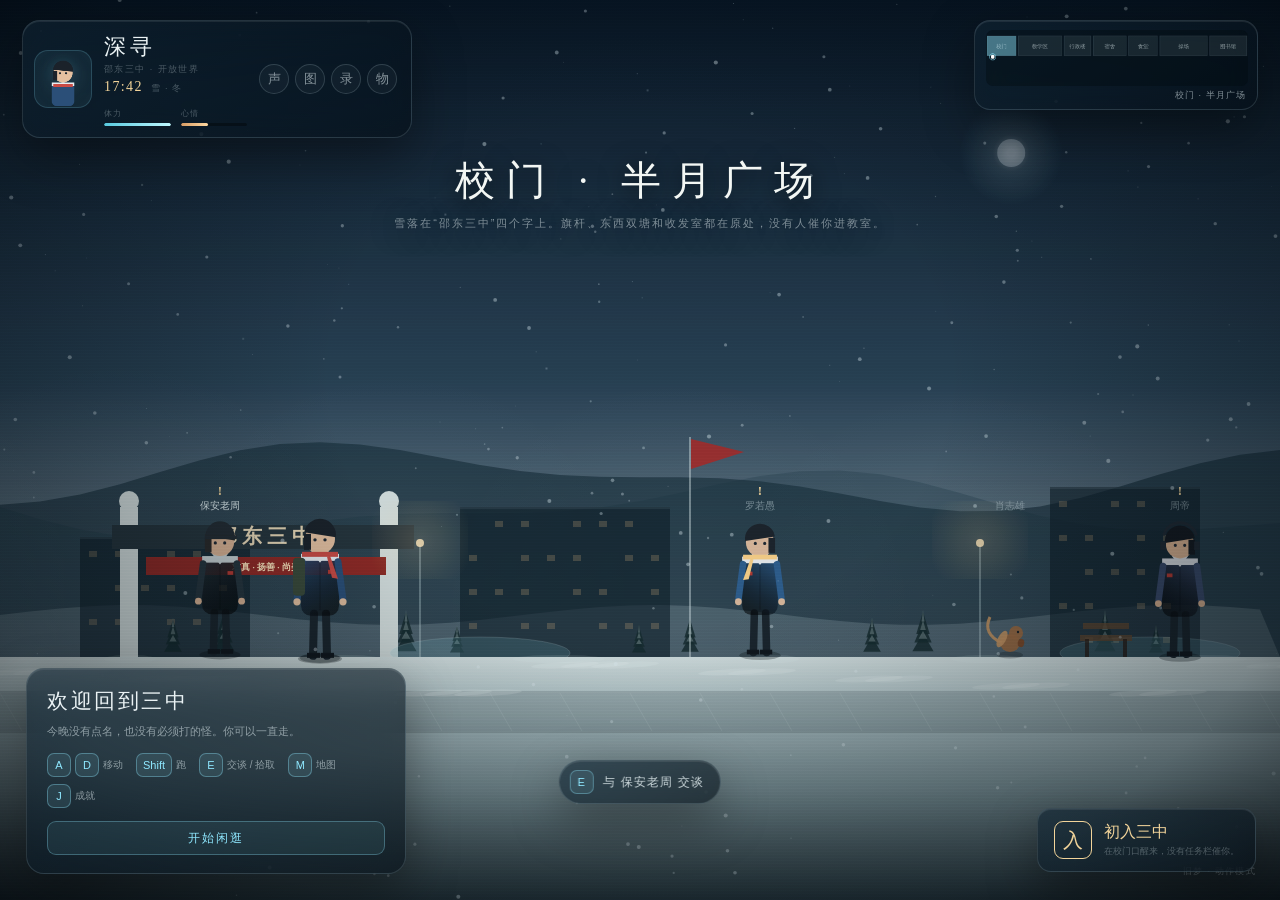
==== sandbox.html @ 15cb9c70 "feat: 《三中风云》完整项目导入 - 三章 3D 低多边形动作流程、成长/武学/装备与 v2 存档 - 校园异化层：净化战斗、理智、伙伴、伪装、算力之眼、谣言与日历 - 27 班行为树与专属事件、" ====
<!doctype html>
<html lang="zh-CN">
<head>
<meta charset="utf-8">
<meta name="viewport" content="width=device-width, initial-scale=1, maximum-scale=1, user-scalable=no">
<title>邵东三中 · 开放世界｜三中风云</title>
<link rel="icon" href="favicon.svg">
<link rel="stylesheet" href="css/sandbox.css">
</head>
<body>
<div id="app">
  <canvas id="world" aria-label="邵东三中开放世界"></canvas>
  <div class="vignette"></div>
  <div class="grain"></div>

  <header id="hud" class="glass">
    <canvas id="avatar" width="128" height="128"></canvas>
    <div class="hud-main">
      <div class="hud-title"><b>深寻</b><span>邵东三中 · 开放世界</span></div>
      <div class="hud-clock"><span id="clockText">17:42</span><i>雪 · 冬</i></div>
      <div class="bars">
        <div class="bar"><label>体力</label><div class="track"><i id="staminaBar"></i></div></div>
        <div class="bar mood"><label>心情</label><div class="track"><i id="moodBar"></i></div></div>
      </div>
    </div>
    <div class="hud-actions">
      <button id="btnAudio" class="round" title="声音">声</button>
      <button id="btnMap" class="round" title="地图 M">图</button>
      <button id="btnAch" class="round" title="成就 J">录</button>
      <button id="btnRelic" class="round" title="神物 K">物</button>
    </div>
  </header>

  <aside id="minimapWrap" class="glass">
    <canvas id="minimap" width="440" height="96"></canvas>
    <div id="zoneNow">校门 · 半月广场</div>
  </aside>

  <div id="zoneBanner"><span id="zoneBannerName"></span><em id="zoneBannerDesc"></em></div>
  <div id="prompt" class="glass hidden"><kbd>E</kbd><span id="promptText">交谈</span></div>
  <div id="toast"></div>
  <div id="achToast" class="glass hidden"><i id="achSeal">行</i><div><b id="achName"></b><span id="achDesc"></span></div></div>

  <div id="dialogue" class="glass hidden" role="dialog" aria-live="polite">
    <canvas id="portrait" width="220" height="220"></canvas>
    <div class="dlg-body">
      <div class="dlg-head"><b id="dlgName"></b><span id="dlgRole"></span></div>
      <p id="dlgText"></p>
      <div id="dlgChoices" class="dlg-choices"></div>
    </div>
    <button id="dlgClose" class="dlg-close" aria-label="关闭">×</button>
  </div>

  <div id="welcome" class="glass">
    <b>欢迎回到三中</b>
    <p>今晚没有点名，也没有必须打的怪。你可以一直走。</p>
    <div class="keys"><span><kbd>A</kbd><kbd>D</kbd> 移动</span><span><kbd>Shift</kbd> 跑</span><span><kbd>E</kbd> 交谈 / 拾取</span><span><kbd>M</kbd> 地图</span><span><kbd>J</kbd> 成就</span></div>
    <button id="welcomeClose">开始闲逛</button>
  </div>

  <div id="riddle" class="glass hidden" role="dialog">
    <p class="eyebrow">隐藏 · 神物</p>
    <h2 id="riddleTitle">时之沙漏</h2>
    <p id="riddleText"></p>
    <label class="riddle-input"><input id="riddleInput" type="text" autocomplete="off" placeholder="写下答案"><button id="riddleSubmit">解开</button></label>
    <p id="riddleHint" class="riddle-hint"></p>
    <button id="riddleClose" class="link-btn">先不碰它</button>
  </div>

  <div id="panel" class="glass hidden">
    <div class="panel-head"><div><p class="eyebrow" id="panelEyebrow">三中</p><h2 id="panelTitle">地图</h2></div><button id="panelClose" class="dlg-close">×</button></div>
    <div id="panelBody"></div>
  </div>

  <div id="touch" class="hidden">
    <div class="touch-move"><button data-move="left">◀</button><button data-move="right">▶</button></div>
    <div class="touch-act"><button data-act="jump">跳</button><button data-act="interact">触</button></div>
  </div>

  <a id="storyLink" href="index.html?story=1">旧梦 · 动作模式</a>
</div>
<script src="js/sandbox-data.js"></script>
<script src="js/sandbox.js"></script>
</body>
</html>
---- css/sandbox.css ----
:root {
  --ink: #eaf2f4;
  --muted: rgba(226, 238, 242, .55);
  --faint: rgba(226, 238, 242, .3);
  --cyan: #8fe8ff;
  --gold: #f2d49a;
  --snow: #dff2f7;
  --glass: rgba(9, 20, 30, .55);
  --glass-strong: rgba(8, 17, 26, .78);
  --line: rgba(210, 238, 248, .14);
  --serif: "Songti SC", "STSong", "SimSun", "Noto Serif SC", serif;
  --sans: "PingFang SC", "Microsoft YaHei", "Noto Sans SC", sans-serif;
}
* { box-sizing: border-box; }
html, body { margin: 0; height: 100%; overflow: hidden; background: #050b11; color: var(--ink); font-family: var(--sans); }
button, input { font: inherit; }
.hidden { display: none !important; }
#app { position: fixed; inset: 0; }
#world { position: absolute; inset: 0; width: 100%; height: 100%; display: block; }
.vignette { position: absolute; inset: 0; pointer-events: none; background: radial-gradient(ellipse at 50% 42%, transparent 34%, rgba(2, 8, 13, .38) 78%, rgba(1, 5, 9, .74) 100%); }
.grain { position: absolute; inset: 0; pointer-events: none; opacity: .05; background-image: repeating-linear-gradient(0deg, rgba(255,255,255,.5) 0 1px, transparent 1px 3px); mix-blend-mode: overlay; }

.glass {
  background: linear-gradient(145deg, rgba(17, 36, 50, .62), rgba(6, 15, 23, .62));
  border: 1px solid var(--line);
  box-shadow: 0 18px 50px rgba(0, 0, 0, .38), inset 0 1px 0 rgba(255,255,255,.08);
  backdrop-filter: blur(16px) saturate(130%);
  -webkit-backdrop-filter: blur(16px) saturate(130%);
}

#hud {
  position: absolute; left: 22px; top: 20px; display: flex; align-items: center; gap: 12px;
  padding: 11px 14px 11px 11px; border-radius: 18px; z-index: 6; min-width: 390px;
}
#avatar { width: 58px; height: 58px; border-radius: 14px; background: rgba(120, 200, 230, .08); border: 1px solid rgba(143, 232, 255, .18); }
.hud-main { flex: 1; min-width: 0; }
.hud-title b { font-family: var(--serif); font-size: 22px; font-weight: 500; letter-spacing: .16em; }
.hud-title span { display: block; margin-top: 1px; font-size: 9px; letter-spacing: .16em; color: var(--faint); }
.hud-clock { display: flex; align-items: baseline; gap: 8px; margin-top: 3px; }
.hud-clock span { font-family: var(--serif); font-size: 14px; color: var(--gold); letter-spacing: .1em; }
.hud-clock i { font-style: normal; font-size: 9px; letter-spacing: .14em; color: var(--faint); }
.bars { display: flex; gap: 10px; margin-top: 7px; }
.bar { flex: 1; }
.bar label { font-size: 8px; letter-spacing: .14em; color: var(--faint); }
.track { height: 3px; margin-top: 3px; background: rgba(0, 0, 0, .36); border-radius: 3px; overflow: hidden; }
.track i { display: block; height: 100%; width: 100%; border-radius: 3px; background: linear-gradient(90deg, #58c9de, #bff8ff); transition: width .25s; }
.bar.mood .track i { background: linear-gradient(90deg, #d79b64, #ffd9a0); }
.hud-actions { display: flex; gap: 6px; }
.round {
  width: 30px; height: 30px; border-radius: 50%; border: 1px solid rgba(210, 238, 248, .16);
  background: rgba(255,255,255,.035); color: var(--muted); font-family: var(--serif); font-size: 13px; cursor: pointer;
  transition: .2s;
}
.round:hover { border-color: rgba(143,232,255,.55); color: var(--cyan); background: rgba(143,232,255,.08); }
.round.off { opacity: .4; }

#minimapWrap { position: absolute; right: 22px; top: 20px; z-index: 6; padding: 9px 11px 7px; border-radius: 16px; width: 284px; }
#minimap { width: 262px; height: 56px; display: block; }
#zoneNow { margin-top: 3px; text-align: right; font-size: 9px; letter-spacing: .12em; color: var(--muted); }

#zoneBanner {
  position: absolute; left: 50%; top: 17%; transform: translate(-50%, -8px); z-index: 5;
  text-align: center; opacity: 0; pointer-events: none; transition: opacity .6s, transform .6s;
  text-shadow: 0 4px 26px rgba(0,0,0,.7);
}
#zoneBanner.show { opacity: 1; transform: translate(-50%, 0); }
#zoneBanner span { display: block; font-family: var(--serif); font-size: 40px; letter-spacing: .28em; color: #f3f7f4; }
#zoneBanner em { display: block; margin-top: 8px; font-style: normal; font-size: 11px; letter-spacing: .18em; color: rgba(232,242,244,.5); }

#prompt {
  position: absolute; left: 50%; bottom: 96px; transform: translateX(-50%); z-index: 7;
  display: flex; align-items: center; gap: 9px; padding: 9px 16px 9px 10px; border-radius: 999px;
  font-size: 12px; letter-spacing: .1em; color: rgba(235, 246, 248, .85); animation: rise .25s ease both;
}
#prompt kbd, .keys kbd {
  display: inline-grid; place-items: center; min-width: 24px; height: 24px; padding: 0 6px;
  border-radius: 7px; border: 1px solid rgba(143,232,255,.35); background: rgba(143,232,255,.1);
  color: var(--cyan); font-family: var(--sans); font-size: 11px;
}
@keyframes rise { from { opacity: 0; transform: translate(-50%, 8px); } to { opacity: 1; transform: translate(-50%, 0); } }
@keyframes fadeUp { from { opacity: 0; transform: translateY(10px); } to { opacity: 1; transform: none; } }

#toast { position: absolute; left: 50%; top: 74px; transform: translateX(-50%); z-index: 9; display: flex; flex-direction: column; gap: 6px; align-items: center; pointer-events: none; }
#toast div {
  padding: 8px 16px; border-radius: 999px; background: rgba(5, 15, 22, .78); border: 1px solid rgba(143,232,255,.22);
  backdrop-filter: blur(10px); font-size: 11px; letter-spacing: .06em; color: rgba(235,246,248,.9); animation: toastIn .3s ease both;
}
#toast div.gold { border-color: rgba(242,212,154,.45); color: var(--gold); }
@keyframes toastIn { from { opacity: 0; transform: translateY(-6px); } to { opacity: 1; transform: none; } }

#achToast {
  position: absolute; right: 24px; bottom: 28px; z-index: 10; display: flex; gap: 12px; align-items: center;
  padding: 12px 16px; border-radius: 14px; animation: slideIn .35s ease both;
}
#achToast i { width: 38px; height: 38px; display: grid; place-items: center; border: 1px solid var(--gold); border-radius: 9px; color: var(--gold); font-family: var(--serif); font-size: 20px; font-style: normal; }
#achToast b { display: block; font-family: var(--serif); font-size: 16px; font-weight: 400; color: var(--gold); }
#achToast span { display: block; margin-top: 2px; font-size: 9px; color: var(--faint); }
@keyframes slideIn { from { opacity: 0; transform: translateX(20px); } to { opacity: 1; transform: none; } }

#dialogue {
  position: absolute; left: 50%; bottom: 26px; transform: translateX(-50%); z-index: 12;
  width: min(1080px, calc(100vw - 44px)); min-height: 178px; display: flex; gap: 18px;
  padding: 16px 20px; border-radius: 22px; animation: rise .28s ease both;
}
#portrait { flex: 0 0 150px; width: 150px; height: 150px; border-radius: 16px; background: radial-gradient(circle at 50% 35%, rgba(143,232,255,.12), transparent 68%); }
.dlg-body { flex: 1; min-width: 0; }
.dlg-head { display: flex; align-items: baseline; gap: 12px; }
.dlg-head b { font-family: var(--serif); font-size: 22px; font-weight: 500; letter-spacing: .1em; color: #f5f8f4; }
.dlg-head span { font-size: 9px; letter-spacing: .16em; color: var(--faint); }
#dlgText { min-height: 54px; margin: 10px 0 0; font-size: 13px; line-height: 1.9; letter-spacing: .04em; color: rgba(232,242,244,.78); white-space: pre-wrap; }
.dlg-choices { display: flex; flex-wrap: wrap; gap: 8px; margin-top: 12px; }
.dlg-choices button {
  padding: 8px 15px; border-radius: 10px; border: 1px solid rgba(143,232,255,.22);
  background: rgba(143,232,255,.05); color: rgba(235,246,248,.78); font-size: 11px; letter-spacing: .04em; cursor: pointer;
  transition: .18s;
}
.dlg-choices button:hover { border-color: rgba(143,232,255,.6); background: rgba(143,232,255,.12); color: #fff; }
.dlg-close { position: absolute; right: 12px; top: 10px; width: 26px; height: 26px; border: 0; background: transparent; color: var(--faint); font-size: 20px; cursor: pointer; }
.dlg-close:hover { color: var(--ink); }

#welcome {
  position: absolute; left: 26px; bottom: 26px; z-index: 8; width: 380px; padding: 18px 20px; border-radius: 18px;
  animation: fadeUp .5s ease both;
}
#welcome b { font-family: var(--serif); font-size: 21px; font-weight: 500; letter-spacing: .12em; }
#welcome p { margin: 7px 0 12px; font-size: 11px; line-height: 1.7; color: var(--muted); }
.keys { display: flex; flex-wrap: wrap; gap: 7px 13px; font-size: 10px; color: var(--muted); }
.keys span { display: flex; align-items: center; gap: 4px; }
#welcome button { margin-top: 13px; width: 100%; height: 34px; border-radius: 9px; border: 1px solid rgba(143,232,255,.3); background: rgba(143,232,255,.08); color: var(--cyan); font-family: var(--serif); font-size: 12px; letter-spacing: .16em; cursor: pointer; }

#riddle {
  position: absolute; left: 50%; top: 50%; transform: translate(-50%, -50%); z-index: 20; width: min(520px, calc(100vw - 40px));
  padding: 24px 26px; border-radius: 20px; animation: rise .3s ease both;
}
.eyebrow { margin: 0 0 5px; font-family: var(--serif); font-size: 9px; letter-spacing: .34em; color: var(--gold); }
#riddle h2, #panel h2 { margin: 0; font-family: var(--serif); font-size: 30px; font-weight: 500; letter-spacing: .14em; color: #f4f8f4; }
#riddleText { margin: 10px 0 16px; font-size: 11px; line-height: 1.8; color: var(--muted); }
.riddle-input { display: flex; gap: 8px; }
.riddle-input input, #panel input {
  flex: 1; height: 38px; padding: 0 12px; border-radius: 9px; border: 1px solid rgba(210,238,248,.18);
  background: rgba(0,0,0,.28); color: var(--ink); outline: none;
}
.riddle-input input:focus { border-color: rgba(143,232,255,.55); }
.riddle-input button, .link-btn {
  height: 38px; padding: 0 18px; border-radius: 9px; border: 1px solid rgba(242,212,154,.4);
  background: rgba(242,212,154,.08); color: var(--gold); font-family: var(--serif); cursor: pointer;
}
.riddle-hint { min-height: 16px; margin: 10px 0 0; font-size: 10px; line-height: 1.6; color: rgba(255, 160, 150, .8); }
.link-btn { height: auto; margin-top: 14px; padding: 6px 0; border: 0; background: none; color: var(--faint); font-size: 10px; }

#panel {
  position: absolute; left: 50%; top: 50%; transform: translate(-50%, -50%); z-index: 18;
  width: min(980px, calc(100vw - 40px)); max-height: min(760px, calc(100vh - 60px)); overflow: auto;
  padding: 22px 26px; border-radius: 22px; animation: rise .3s ease both;
}
.panel-head { display: flex; justify-content: space-between; align-items: flex-start; margin-bottom: 16px; }
.panel-head .dlg-close { position: static; }
.zone-list { display: grid; gap: 8px; }
.zone-row { display: flex; align-items: center; gap: 12px; padding: 10px 13px; border-radius: 11px; border: 1px solid rgba(210,238,248,.08); background: rgba(0,0,0,.16); }
.zone-row i { width: 9px; height: 9px; border-radius: 50%; background: rgba(210,238,248,.2); }
.zone-row.visited i { background: var(--cyan); box-shadow: 0 0 12px rgba(143,232,255,.55); }
.zone-row b { font-family: var(--serif); font-size: 16px; font-weight: 400; letter-spacing: .08em; }
.zone-row span { margin-left: auto; font-size: 9px; color: var(--faint); }
.zone-row p { margin: 0; flex: 1; font-size: 10px; line-height: 1.5; color: var(--muted); }
.ach-grid { display: grid; grid-template-columns: repeat(3, 1fr); gap: 9px; }
.ach-card { padding: 12px; border-radius: 12px; border: 1px solid rgba(210,238,248,.09); background: rgba(0,0,0,.16); }
.ach-card.locked { opacity: .35; }
.ach-card i { display: grid; place-items: center; width: 32px; height: 32px; border: 1px solid var(--gold); border-radius: 8px; color: var(--gold); font-family: var(--serif); font-size: 16px; font-style: normal; }
.ach-card b { display: block; margin-top: 8px; font-family: var(--serif); font-size: 14px; font-weight: 400; letter-spacing: .08em; }
.ach-card p { margin: 4px 0 0; font-size: 9px; line-height: 1.5; color: var(--muted); }
.relic-card { padding: 15px 16px; border-radius: 14px; border: 1px solid rgba(242,212,154,.16); background: linear-gradient(140deg, rgba(242,212,154,.06), rgba(0,0,0,.12)); margin-bottom: 10px; }
.relic-card h3 { margin: 0; font-family: var(--serif); font-size: 20px; font-weight: 400; letter-spacing: .1em; color: var(--gold); }
.relic-card p { margin: 5px 0; font-size: 10px; line-height: 1.6; color: var(--muted); }
.relic-card .lv { font-size: 9px; letter-spacing: .14em; color: var(--cyan); }
.clue-list { display: grid; gap: 5px; margin-top: 12px; }
.clue-list span { padding: 6px 9px; border-left: 2px solid rgba(242,212,154,.35); background: rgba(242,212,154,.04); font-size: 10px; line-height: 1.5; color: var(--muted); }
.help-grid { display: grid; grid-template-columns: repeat(2, 1fr); gap: 8px; font-size: 11px; color: var(--muted); }
.help-grid span { padding: 8px 10px; border-bottom: 1px solid rgba(210,238,248,.06); }

#storyLink { position: absolute; right: 24px; bottom: 22px; z-index: 5; font-size: 9px; letter-spacing: .14em; color: rgba(226,238,242,.28); text-decoration: none; }
#storyLink:hover { color: var(--muted); }

#touch { position: absolute; inset: auto 0 18px; z-index: 11; display: flex; justify-content: space-between; padding: 0 22px; pointer-events: none; }
#touch > div { display: flex; gap: 12px; pointer-events: auto; }
#touch button { width: 62px; height: 62px; border-radius: 50%; border: 1px solid rgba(210,238,248,.2); background: rgba(6,16,24,.5); backdrop-filter: blur(8px); color: var(--muted); font-family: var(--serif); font-size: 16px; touch-action: none; }
#touch button:active { background: rgba(143,232,255,.16); border-color: rgba(143,232,255,.5); }

@media (max-width: 820px) {
  #hud { left: 10px; top: 10px; min-width: 0; width: calc(100vw - 20px); }
  .hud-title span, .hud-clock i { display: none; }
  #minimapWrap { display: none; }
  #welcome { left: 50%; transform: translateX(-50%); bottom: 90px; width: calc(100vw - 28px); }
  #dialogue { bottom: 92px; padding: 12px; gap: 10px; }
  #portrait { flex-basis: 92px; width: 92px; height: 92px; }
  #zoneBanner span { font-size: 26px; }
  #panel { padding: 16px; }
  .ach-grid { grid-template-columns: 1fr 1fr; }
  #storyLink { display: none; }
}
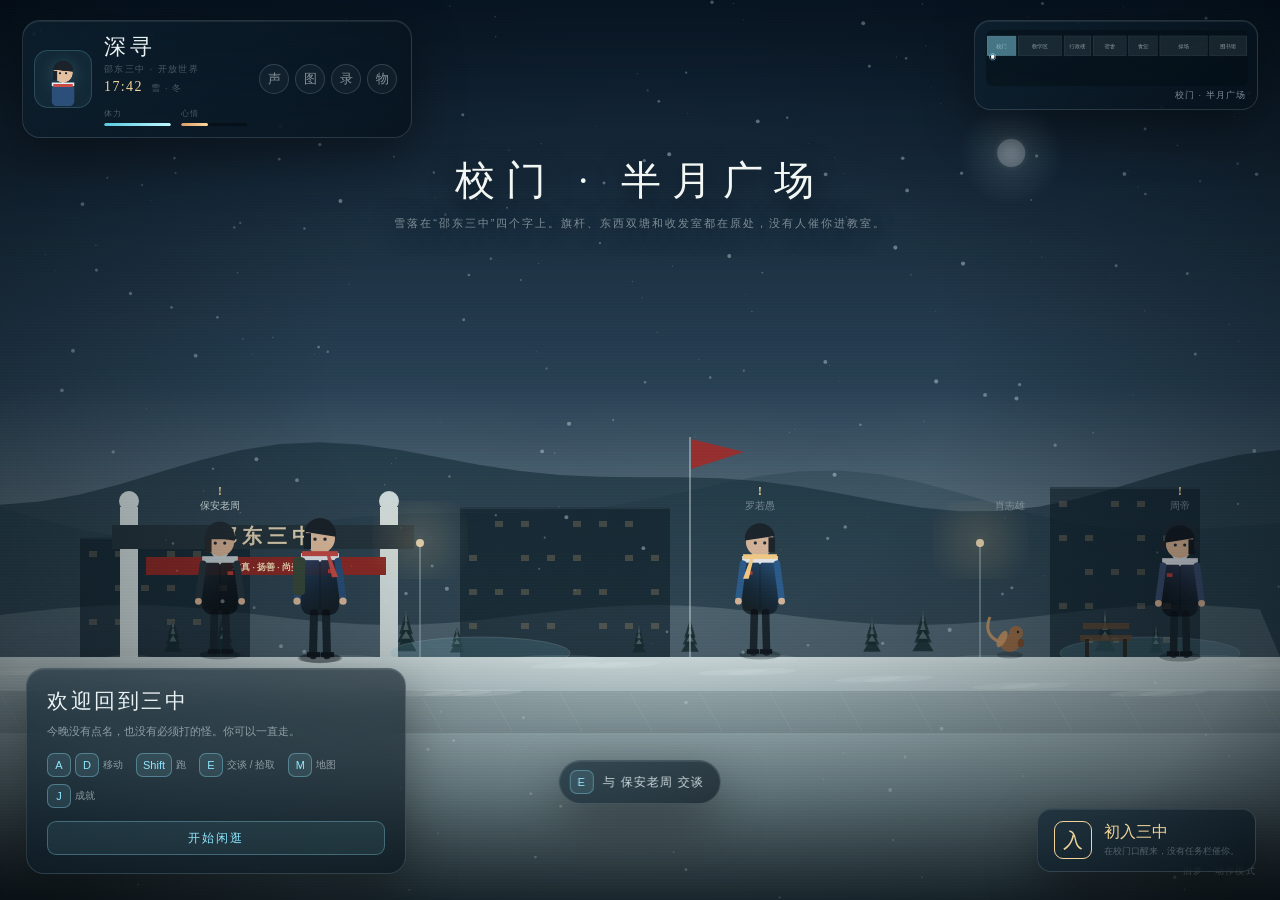
==== commit b877158e: "feat: 《三中风云》完整项目导入 - 三章 3D 低多边形动作流程、成长/武学/装备与 v2 存档 - 校园异化层：净化战斗、理智、伙伴、伪装、算力之眼、谣言与日历 - 27 班行为树与专属事件、" ====
--- a/sandbox.html
+++ b/sandbox.html
@@ -1,85 +1,86 @@
-<!doctype html>
-<html lang="zh-CN">
-<head>
-<meta charset="utf-8">
-<meta name="viewport" content="width=device-width, initial-scale=1, maximum-scale=1, user-scalable=no">
-<title>邵东三中 · 开放世界｜三中风云</title>
-<link rel="icon" href="favicon.svg">
-<link rel="stylesheet" href="css/sandbox.css">
-</head>
-<body>
-<div id="app">
-  <canvas id="world" aria-label="邵东三中开放世界"></canvas>
-  <div class="vignette"></div>
-  <div class="grain"></div>
-
-  <header id="hud" class="glass">
-    <canvas id="avatar" width="128" height="128"></canvas>
-    <div class="hud-main">
-      <div class="hud-title"><b>深寻</b><span>邵东三中 · 开放世界</span></div>
-      <div class="hud-clock"><span id="clockText">17:42</span><i>雪 · 冬</i></div>
-      <div class="bars">
-        <div class="bar"><label>体力</label><div class="track"><i id="staminaBar"></i></div></div>
-        <div class="bar mood"><label>心情</label><div class="track"><i id="moodBar"></i></div></div>
-      </div>
-    </div>
-    <div class="hud-actions">
-      <button id="btnAudio" class="round" title="声音">声</button>
-      <button id="btnMap" class="round" title="地图 M">图</button>
-      <button id="btnAch" class="round" title="成就 J">录</button>
-      <button id="btnRelic" class="round" title="神物 K">物</button>
-    </div>
-  </header>
-
-  <aside id="minimapWrap" class="glass">
-    <canvas id="minimap" width="440" height="96"></canvas>
-    <div id="zoneNow">校门 · 半月广场</div>
-  </aside>
-
-  <div id="zoneBanner"><span id="zoneBannerName"></span><em id="zoneBannerDesc"></em></div>
-  <div id="prompt" class="glass hidden"><kbd>E</kbd><span id="promptText">交谈</span></div>
-  <div id="toast"></div>
-  <div id="achToast" class="glass hidden"><i id="achSeal">行</i><div><b id="achName"></b><span id="achDesc"></span></div></div>
-
-  <div id="dialogue" class="glass hidden" role="dialog" aria-live="polite">
-    <canvas id="portrait" width="220" height="220"></canvas>
-    <div class="dlg-body">
-      <div class="dlg-head"><b id="dlgName"></b><span id="dlgRole"></span></div>
-      <p id="dlgText"></p>
-      <div id="dlgChoices" class="dlg-choices"></div>
-    </div>
-    <button id="dlgClose" class="dlg-close" aria-label="关闭">×</button>
-  </div>
-
-  <div id="welcome" class="glass">
-    <b>欢迎回到三中</b>
-    <p>今晚没有点名，也没有必须打的怪。你可以一直走。</p>
-    <div class="keys"><span><kbd>A</kbd><kbd>D</kbd> 移动</span><span><kbd>Shift</kbd> 跑</span><span><kbd>E</kbd> 交谈 / 拾取</span><span><kbd>M</kbd> 地图</span><span><kbd>J</kbd> 成就</span></div>
-    <button id="welcomeClose">开始闲逛</button>
-  </div>
-
-  <div id="riddle" class="glass hidden" role="dialog">
-    <p class="eyebrow">隐藏 · 神物</p>
-    <h2 id="riddleTitle">时之沙漏</h2>
-    <p id="riddleText"></p>
-    <label class="riddle-input"><input id="riddleInput" type="text" autocomplete="off" placeholder="写下答案"><button id="riddleSubmit">解开</button></label>
-    <p id="riddleHint" class="riddle-hint"></p>
-    <button id="riddleClose" class="link-btn">先不碰它</button>
-  </div>
-
-  <div id="panel" class="glass hidden">
-    <div class="panel-head"><div><p class="eyebrow" id="panelEyebrow">三中</p><h2 id="panelTitle">地图</h2></div><button id="panelClose" class="dlg-close">×</button></div>
-    <div id="panelBody"></div>
-  </div>
-
-  <div id="touch" class="hidden">
-    <div class="touch-move"><button data-move="left">◀</button><button data-move="right">▶</button></div>
-    <div class="touch-act"><button data-act="jump">跳</button><button data-act="interact">触</button></div>
-  </div>
-
-  <a id="storyLink" href="index.html?story=1">旧梦 · 动作模式</a>
-</div>
-<script src="js/sandbox-data.js"></script>
-<script src="js/sandbox.js"></script>
-</body>
-</html>
+<!doctype html>
+<html lang="zh-CN">
+<head>
+<meta charset="utf-8">
+<meta name="viewport" content="width=device-width, initial-scale=1, maximum-scale=1, user-scalable=no">
+<title>邵东三中 · 开放世界｜三中风云</title>
+<link rel="icon" href="favicon.svg">
+<link rel="stylesheet" href="css/sandbox.css">
+</head>
+<body>
+<div id="app">
+  <canvas id="world" aria-label="邵东三中开放世界"></canvas>
+  <div class="vignette"></div>
+  <div class="grain"></div>
+
+  <header id="hud" class="glass">
+    <canvas id="avatar" width="128" height="128"></canvas>
+    <div class="hud-main">
+      <div class="hud-title"><b>深寻</b><span>邵东三中 · 开放世界</span></div>
+      <div class="hud-clock"><span id="clockText">17:42</span><i>雪 · 冬</i></div>
+      <div class="bars">
+        <div class="bar"><label>体力</label><div class="track"><i id="staminaBar"></i></div></div>
+        <div class="bar mood"><label>心情</label><div class="track"><i id="moodBar"></i></div></div>
+      </div>
+    </div>
+    <div class="hud-actions">
+      <button id="btnAudio" class="round" title="声音">声</button>
+      <button id="btnMap" class="round" title="地图 M">图</button>
+      <button id="btnAch" class="round" title="成就 J">录</button>
+      <button id="btnRelic" class="round" title="神物 K">物</button>
+    </div>
+  </header>
+
+  <aside id="minimapWrap" class="glass">
+    <canvas id="minimap" width="440" height="96"></canvas>
+    <div id="zoneNow">校门 · 半月广场</div>
+  </aside>
+
+  <div id="zoneBanner"><span id="zoneBannerName"></span><em id="zoneBannerDesc"></em></div>
+  <div id="prompt" class="glass hidden"><kbd>E</kbd><span id="promptText">交谈</span></div>
+  <div id="toast"></div>
+  <div id="achToast" class="glass hidden"><i id="achSeal">行</i><div><b id="achName"></b><span id="achDesc"></span></div></div>
+
+  <div id="dialogue" class="glass hidden" role="dialog" aria-live="polite">
+    <canvas id="portrait" width="220" height="220"></canvas>
+    <div class="dlg-body">
+      <div class="dlg-head"><b id="dlgName"></b><span id="dlgRole"></span></div>
+      <p id="dlgText"></p>
+      <div id="dlgChoices" class="dlg-choices"></div>
+    </div>
+    <button id="dlgClose" class="dlg-close" aria-label="关闭">×</button>
+  </div>
+
+  <div id="welcome" class="glass">
+    <b>欢迎回到三中</b>
+    <p>今晚没有点名，也没有必须打的怪。你可以一直走。</p>
+    <div class="keys"><span><kbd>A</kbd><kbd>D</kbd> 移动</span><span><kbd>Shift</kbd> 跑</span><span><kbd>E</kbd> 交谈 / 拾取</span><span><kbd>M</kbd> 地图</span><span><kbd>J</kbd> 成就</span></div>
+    <button id="welcomeClose">开始闲逛</button>
+  </div>
+
+  <div id="riddle" class="glass hidden" role="dialog">
+    <p class="eyebrow">隐藏 · 神物</p>
+    <h2 id="riddleTitle">时之沙漏</h2>
+    <p id="riddleText"></p>
+    <label class="riddle-input"><input id="riddleInput" type="text" autocomplete="off" placeholder="写下答案"><button id="riddleSubmit">解开</button></label>
+    <p id="riddleHint" class="riddle-hint"></p>
+    <button id="riddleClose" class="link-btn">先不碰它</button>
+  </div>
+
+  <div id="panel" class="glass hidden">
+    <div class="panel-head"><div><p class="eyebrow" id="panelEyebrow">三中</p><h2 id="panelTitle">地图</h2></div><button id="panelClose" class="dlg-close">×</button></div>
+    <div id="panelBody"></div>
+  </div>
+
+  <div id="touch" class="hidden">
+    <div class="touch-move"><button data-move="left">◀</button><button data-move="right">▶</button></div>
+    <div class="touch-act"><button data-act="jump">跳</button><button data-act="interact">触</button></div>
+  </div>
+
+  <a id="storyLink" href="index.html?story=1">旧梦 · 动作模式</a>
+</div>
+<script src="js/character-textures.js"></script>
+<script src="js/sandbox-data.js"></script>
+<script src="js/sandbox.js"></script>
+</body>
+</html>
